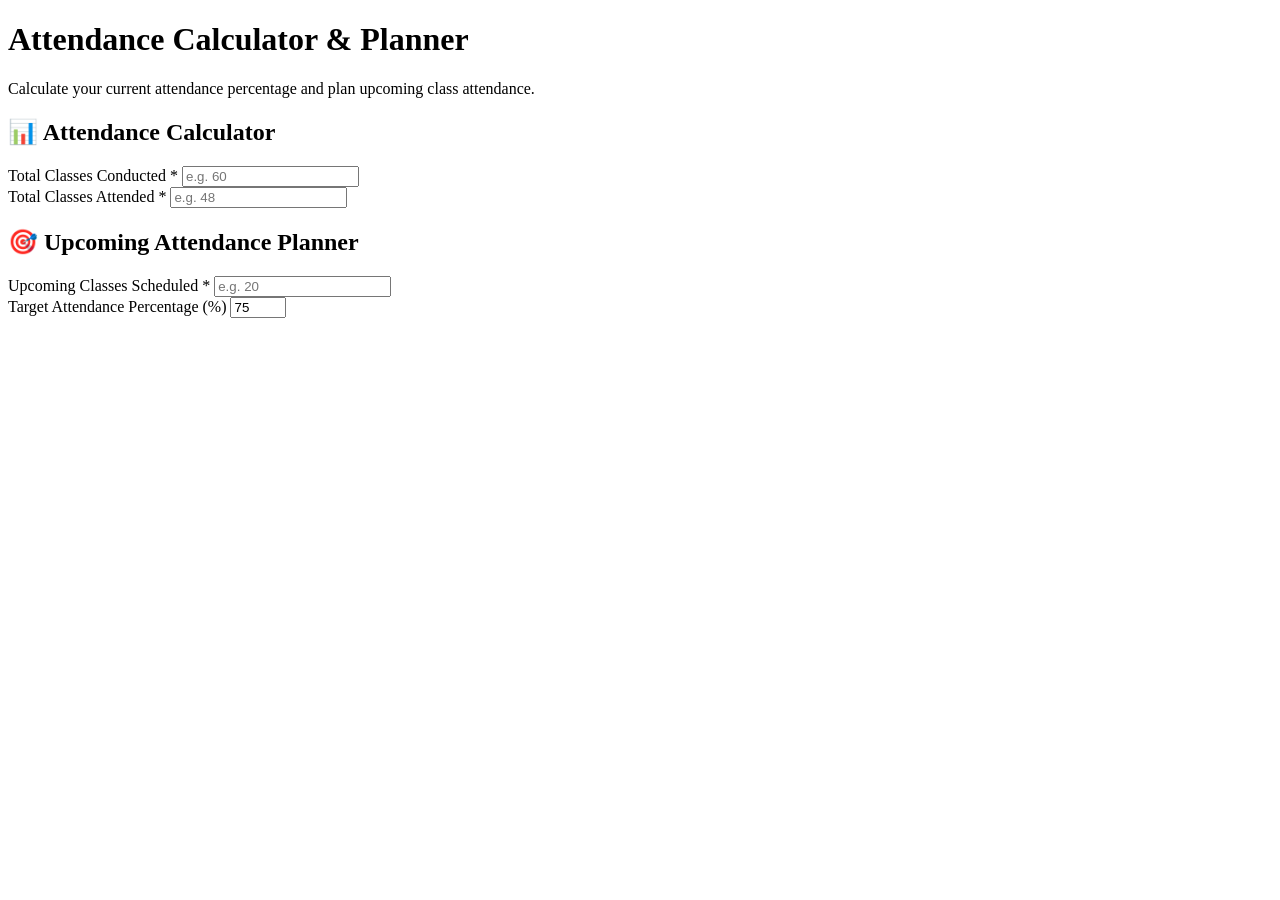
==== attendance.html @ 2e536f28 "Add files via upload" ====
<!DOCTYPE html>
<html lang="en">
<head>
  <meta charset="UTF-8" />
  <meta name="viewport" content="width=device-width, initial-scale=1.0" />
  <title>Attendance Calculator & Planner — AC ADEXA</title>
  <link rel="icon" type="image/svg+xml" href="assets/favicon.svg" />
  <link rel="stylesheet" href="css/style.css" />
  <link rel="stylesheet" href="css/components.css" />
  <link rel="stylesheet" href="css/responsive.css" />
</head>
<body>
  <header class="navbar">
    <div class="app-container navbar-container" id="navbar-container"></div>
  </header>

  <main class="main-content">
    <div class="app-container">
      <div class="mb-4">
        <h1 class="text-2xl font-bold">Attendance Calculator & Planner</h1>
        <p class="text-sm text-muted">Calculate your current attendance percentage and plan upcoming class attendance.</p>
      </div>

      <div class="grid grid-cols-1 md:grid-cols-2 gap-6">
        <!-- Calculator Form -->
        <div>
          <div class="card mb-4">
            <h2 class="card-title mb-3">📊 Attendance Calculator</h2>
            <form id="att-calc-form">
              <div class="form-group">
                <label class="form-label">Total Classes Conducted *</label>
                <input type="number" id="att-conducted" class="form-control" min="1" placeholder="e.g. 60" required />
              </div>
              <div class="form-group">
                <label class="form-label">Total Classes Attended *</label>
                <input type="number" id="att-attended" class="form-control" min="0" placeholder="e.g. 48" required />
              </div>
            </form>
          </div>

          <div id="att-result-container">
            <!-- Dynamic Result Card -->
          </div>
        </div>

        <!-- Attendance Planner Form -->
        <div>
          <div class="card mb-4">
            <h2 class="card-title mb-3">🎯 Upcoming Attendance Planner</h2>
            <form id="att-planner-form">
              <div class="form-group">
                <label class="form-label">Upcoming Classes Scheduled *</label>
                <input type="number" id="planner-upcoming" class="form-control" min="1" placeholder="e.g. 20" required />
              </div>
              <div class="form-group">
                <label class="form-label">Target Attendance Percentage (%)</label>
                <input type="number" id="planner-target" class="form-control" min="50" max="100" value="75" required />
              </div>
            </form>
          </div>

          <div id="planner-result-container">
            <!-- Dynamic Planner Card -->
          </div>
        </div>
      </div>
    </div>
  </main>

  <nav class="mobile-nav-bar" id="mobile-nav-bar"></nav>

  <script src="js/data/regulations.js"></script>
  <script src="js/core/attendance.js"></script>
  <script src="js/features/storage.js"></script>
  <script src="js/components/navbar.js"></script>
  <script src="js/components/regulation-selector.js"></script>
  <script src="js/components/result-card.js"></script>
  <script src="js/components/modal.js"></script>
  <script src="js/components/feedback.js"></script>
  <script src="js/pages/attendance.js"></script>
</body>
</html>
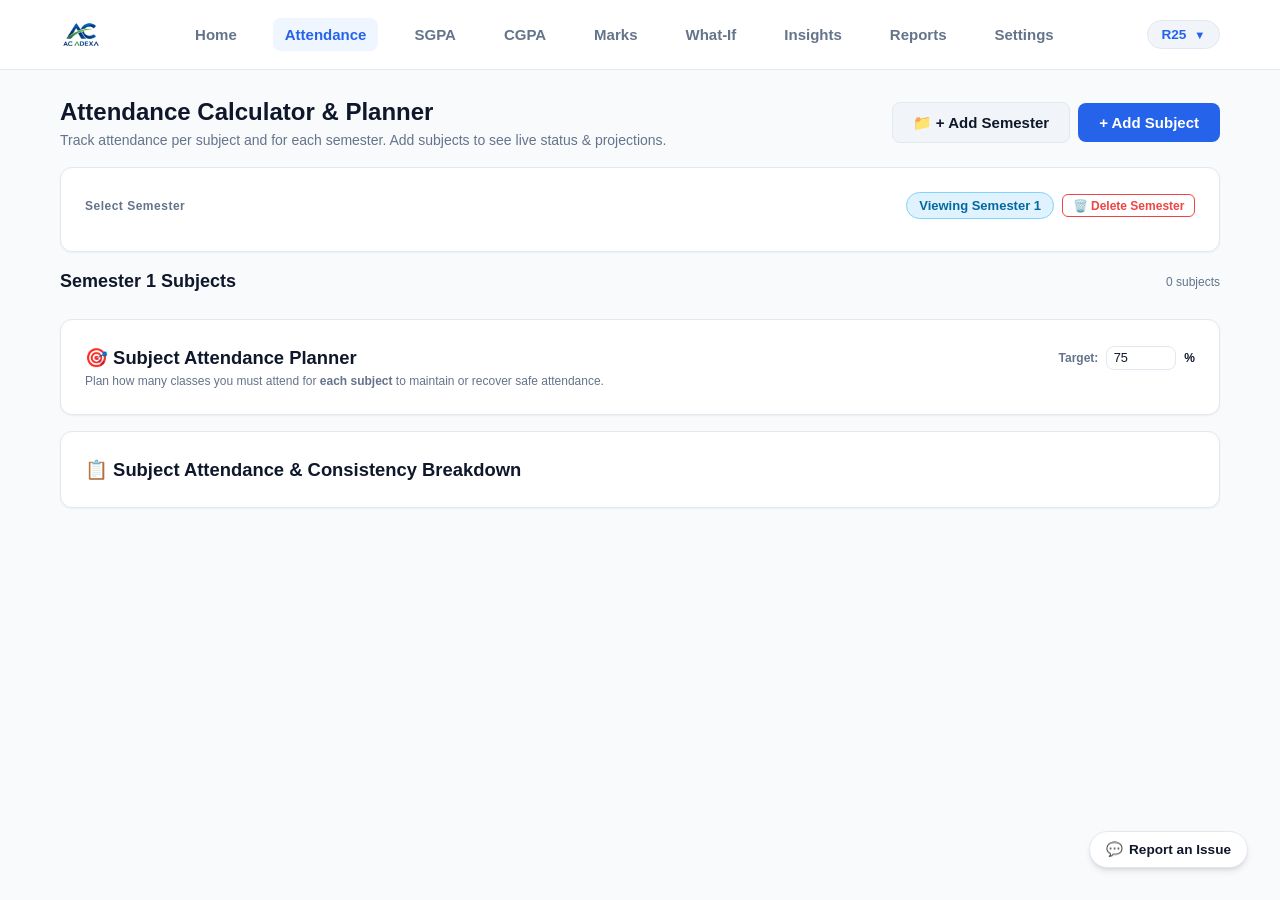
==== commit c7f0681f: "Add files via upload" ====
--- a/attendance.html
+++ b/attendance.html
@@ -16,51 +16,82 @@
 
   <main class="main-content">
     <div class="app-container">
-      <div class="mb-4">
-        <h1 class="text-2xl font-bold">Attendance Calculator & Planner</h1>
-        <p class="text-sm text-muted">Calculate your current attendance percentage and plan upcoming class attendance.</p>
+      <div class="flex justify-between items-center mb-4 flex-wrap gap-3">
+        <div>
+          <h1 class="text-2xl font-bold">Attendance Calculator & Planner</h1>
+          <p class="text-sm text-muted">Track attendance per subject and for each semester. Add subjects to see live status & projections.</p>
+        </div>
+        <div class="flex gap-2 items-center flex-wrap">
+          <button id="add-att-sem-btn" class="btn btn-secondary">
+            📁 + Add Semester
+          </button>
+          <button id="add-subject-btn" class="btn btn-primary">
+            + Add Subject
+          </button>
+        </div>
+      </div>
+
+      <!-- Semester Tabs / Bar -->
+      <div class="card mb-4 p-3 bg-surface">
+        <div class="flex items-center justify-between flex-wrap gap-2 mb-2">
+          <span class="text-xs font-bold uppercase text-muted" style="letter-spacing: 0.5px;">Select Semester</span>
+          <div class="flex items-center gap-2">
+            <span id="att-active-sem-badge" class="status-badge info text-xs">Viewing Semester 1</span>
+            <button id="delete-att-sem-btn" class="btn btn-sm btn-outline" style="color: #ef4444; border-color: #ef4444; padding: 0.2rem 0.6rem; font-size: 0.75rem;" title="Delete this semester's attendance records">
+              🗑️ Delete Semester
+            </button>
+          </div>
+        </div>
+        <div id="att-sem-tabs-bar" class="flex gap-2 flex-wrap items-center">
+          <!-- Dynamic Semester Tabs -->
+        </div>
       </div>
 
       <div class="grid grid-cols-1 md:grid-cols-2 gap-6">
-        <!-- Calculator Form -->
+        <!-- Subjects List & Live Input -->
         <div>
-          <div class="card mb-4">
-            <h2 class="card-title mb-3">📊 Attendance Calculator</h2>
-            <form id="att-calc-form">
-              <div class="form-group">
-                <label class="form-label">Total Classes Conducted *</label>
-                <input type="number" id="att-conducted" class="form-control" min="1" placeholder="e.g. 60" required />
-              </div>
-              <div class="form-group">
-                <label class="form-label">Total Classes Attended *</label>
-                <input type="number" id="att-attended" class="form-control" min="0" placeholder="e.g. 48" required />
-              </div>
-            </form>
+          <div class="flex justify-between items-center mb-3">
+            <h2 id="att-sem-heading" class="text-lg font-bold">Semester 1 Subjects</h2>
+            <span id="att-subject-count-badge" class="text-xs text-muted">0 subjects</span>
           </div>
 
-          <div id="att-result-container">
-            <!-- Dynamic Result Card -->
+          <!-- Critical Subjects Safety Alert Box (Dynamic) -->
+          <div id="critical-alert-container"></div>
+
+          <div id="subject-list-container">
+            <!-- Dynamic Subject Cards -->
           </div>
         </div>
 
-        <!-- Attendance Planner Form -->
+        <!-- Overall Summary, Consistency & Per-Subject Projection Planner -->
         <div>
-          <div class="card mb-4">
-            <h2 class="card-title mb-3">🎯 Upcoming Attendance Planner</h2>
-            <form id="att-planner-form">
-              <div class="form-group">
-                <label class="form-label">Upcoming Classes Scheduled *</label>
-                <input type="number" id="planner-upcoming" class="form-control" min="1" placeholder="e.g. 20" required />
-              </div>
-              <div class="form-group">
-                <label class="form-label">Target Attendance Percentage (%)</label>
-                <input type="number" id="planner-target" class="form-control" min="50" max="100" value="75" required />
-              </div>
-            </form>
+          <!-- Overall Semester Attendance Result & Consistency -->
+          <div id="att-overall-result-container">
+            <!-- Dynamic Overall Hero Card with Consistency -->
           </div>
 
-          <div id="planner-result-container">
-            <!-- Dynamic Planner Card -->
+          <!-- Per-Subject Upcoming Attendance Projection Planner -->
+          <div class="card mb-4" id="subject-planner-card">
+            <div class="flex justify-between items-center mb-3">
+              <h3 class="card-title mb-0">🎯 Subject Attendance Planner</h3>
+              <div class="flex items-center gap-2">
+                <label class="text-xs text-muted font-bold">Target:</label>
+                <input type="number" id="global-target-input" class="form-control" style="width: 70px; padding: 0.2rem 0.4rem; font-size: 0.8rem;" min="50" max="100" value="75" />
+                <span class="text-xs font-bold">%</span>
+              </div>
+            </div>
+            <p class="text-xs text-muted mb-3">Plan how many classes you must attend for <strong>each subject</strong> to maintain or recover safe attendance.</p>
+            <div id="subject-planner-list">
+              <!-- Dynamic per-subject planner cards -->
+            </div>
+          </div>
+
+          <!-- Subject Status Overview Table with Consistency -->
+          <div class="card mb-4" id="subject-overview-card">
+            <h3 class="card-title mb-3">📋 Subject Attendance & Consistency Breakdown</h3>
+            <div id="subject-overview-list">
+              <!-- Summary table -->
+            </div>
           </div>
         </div>
       </div>
@@ -72,6 +103,7 @@
   <script src="js/data/regulations.js"></script>
   <script src="js/core/attendance.js"></script>
   <script src="js/features/storage.js"></script>
+  <script src="js/features/sharing.js"></script>
   <script src="js/components/navbar.js"></script>
   <script src="js/components/regulation-selector.js"></script>
   <script src="js/components/result-card.js"></script>
@@ -80,3 +112,5 @@
   <script src="js/pages/attendance.js"></script>
 </body>
 </html>
+
+
--- a/css/style.css
+++ b/css/style.css
@@ -0,0 +1,198 @@
+/* AC ADEXA - Main Stylesheet */
+:root {
+  /* Brand Palette */
+  --primary-50: #eff6ff;
+  --primary-100: #dbeafe;
+  --primary-500: #3b82f6;
+  --primary-600: #2563eb;
+  --primary-700: #1d4ed8;
+  --primary-800: #1e40af;
+  --primary-900: #1e3a8a;
+
+  --teal-500: #14b8a6;
+  --teal-600: #0d9488;
+
+  --navy-900: #0f172a;
+  --navy-950: #020617;
+
+  /* Status Colors */
+  --status-pass-bg: #dcfce7;
+  --status-pass-text: #15803d;
+  --status-pass-border: #86efac;
+
+  --status-warn-bg: #fef9c3;
+  --status-warn-text: #a16207;
+  --status-warn-border: #fde047;
+
+  --status-fail-bg: #fee2e2;
+  --status-fail-text: #b91c1c;
+  --status-fail-border: #fca5a5;
+
+  --status-info-bg: #e0f2fe;
+  --status-info-text: #0369a1;
+  --status-info-border: #7dd3fc;
+
+  /* Theme Tokens (Light Mode Defaults) */
+  --bg-main: #f8fafc;
+  --bg-surface: #ffffff;
+  --bg-surface-hover: #f1f5f9;
+  --bg-muted: #f1f5f9;
+
+  --text-main: #0f172a;
+  --text-muted: #64748b;
+  --text-subtle: #94a3b8;
+
+  --border-color: #e2e8f0;
+  --border-color-hover: #cbd5e1;
+
+  --shadow-sm: 0 1px 2px 0 rgb(0 0 0 / 0.05);
+  --shadow-md: 0 4px 6px -1px rgb(0 0 0 / 0.1), 0 2px 4px -2px rgb(0 0 0 / 0.1);
+  --shadow-lg: 0 10px 15px -3px rgb(0 0 0 / 0.1), 0 4px 6px -4px rgb(0 0 0 / 0.1);
+
+  --radius-sm: 8px;
+  --radius-md: 12px;
+  --radius-lg: 18px;
+  --radius-full: 9999px;
+
+  --transition-fast: 0.15s ease;
+  --transition-normal: 0.25s ease;
+
+  --font-sans: 'Inter', -apple-system, BlinkMacSystemFont, 'Segoe UI', Roboto, Helvetica, Arial, sans-serif;
+  --font-mono: 'JetBrains Mono', 'Fira Code', Consolas, Monaco, monospace;
+
+  --container-max: 1200px;
+  --nav-height: 70px;
+  --bottom-nav-height: 64px;
+}
+
+/* Dark Theme Overrides */
+[data-theme="dark"] {
+  --bg-main: #0b0f19;
+  --bg-surface: #131b2e;
+  --bg-surface-hover: #1c2742;
+  --bg-muted: #1a2338;
+
+  --text-main: #f8fafc;
+  --text-muted: #94a3b8;
+  --text-subtle: #64748b;
+
+  --border-color: #243049;
+  --border-color-hover: #334466;
+
+  --shadow-sm: 0 1px 2px 0 rgb(0 0 0 / 0.3);
+  --shadow-md: 0 4px 6px -1px rgb(0 0 0 / 0.4);
+  --shadow-lg: 0 10px 15px -3px rgb(0 0 0 / 0.5);
+
+  --status-pass-bg: rgba(22, 101, 52, 0.25);
+  --status-pass-text: #4ade80;
+  --status-pass-border: rgba(34, 197, 94, 0.4);
+
+  --status-warn-bg: rgba(133, 77, 14, 0.25);
+  --status-warn-text: #fde047;
+  --status-warn-border: rgba(234, 179, 8, 0.4);
+
+  --status-fail-bg: rgba(153, 27, 27, 0.25);
+  --status-fail-text: #f87171;
+  --status-fail-border: rgba(239, 68, 68, 0.4);
+
+  --status-info-bg: rgba(12, 74, 110, 0.25);
+  --status-info-text: #38bdf8;
+  --status-info-border: rgba(14, 165, 233, 0.4);
+}
+
+/* Reset & Global Elements */
+*, *::before, *::after {
+  box-sizing: border-box;
+  margin: 0;
+  padding: 0;
+}
+
+html {
+  font-family: var(--font-sans);
+  font-size: 16px;
+  scroll-behavior: smooth;
+  -webkit-text-size-adjust: 100%;
+}
+
+body {
+  background-color: var(--bg-main);
+  color: var(--text-main);
+  line-height: 1.5;
+  min-height: 100vh;
+  display: flex;
+  flex-direction: column;
+  overflow-x: hidden;
+  transition: background-color var(--transition-normal), color var(--transition-normal);
+}
+
+a {
+  color: var(--primary-600);
+  text-decoration: none;
+  transition: color var(--transition-fast);
+}
+
+a:hover {
+  color: var(--primary-700);
+}
+
+button, input, select, textarea {
+  font-family: inherit;
+  font-size: inherit;
+  color: inherit;
+}
+
+/* Utility Layout Classes */
+.app-container {
+  width: 100%;
+  max-width: var(--container-max);
+  margin: 0 auto;
+  padding: 0 1.25rem;
+}
+
+.main-content {
+  flex: 1;
+  padding-top: 1.5rem;
+  padding-bottom: 5rem; /* space for mobile nav */
+}
+
+.grid {
+  display: grid;
+  gap: 1.25rem;
+}
+
+.grid-cols-1 { grid-template-columns: repeat(1, minmax(0, 1fr)); }
+.grid-cols-2 { grid-template-columns: repeat(2, minmax(0, 1fr)); }
+.grid-cols-3 { grid-template-columns: repeat(3, minmax(0, 1fr)); }
+.grid-cols-4 { grid-template-columns: repeat(4, minmax(0, 1fr)); }
+
+.flex { display: flex; }
+.flex-col { flex-direction: column; }
+.items-center { align-items: center; }
+.justify-between { justify-content: space-between; }
+.justify-center { justify-content: center; }
+.gap-1 { gap: 0.25rem; }
+.gap-2 { gap: 0.5rem; }
+.gap-3 { gap: 0.75rem; }
+.gap-4 { gap: 1rem; }
+.gap-6 { gap: 1.5rem; }
+
+.mt-2 { margin-top: 0.5rem; }
+.mt-4 { margin-top: 1rem; }
+.mt-6 { margin-top: 1.5rem; }
+.mb-2 { margin-bottom: 0.5rem; }
+.mb-4 { margin-bottom: 1rem; }
+.mb-6 { margin-bottom: 1.5rem; }
+
+.text-center { text-align: center; }
+.text-right { text-align: right; }
+.font-semibold { font-weight: 600; }
+.font-bold { font-weight: 700; }
+.font-mono { font-family: var(--font-mono); }
+
+.text-muted { color: var(--text-muted); }
+.text-sm { font-size: 0.875rem; }
+.text-xs { font-size: 0.75rem; }
+.text-lg { font-size: 1.125rem; }
+.text-xl { font-size: 1.25rem; font-weight: 600; }
+.text-2xl { font-size: 1.5rem; font-weight: 700; }
+.text-3xl { font-size: 1.875rem; font-weight: 800; }
--- a/css/components.css
+++ b/css/components.css
@@ -0,0 +1,498 @@
+/* AC ADEXA - Component Styles */
+
+/* Modern Card SaaS style */
+.card {
+  background-color: var(--bg-surface);
+  border: 1px solid var(--border-color);
+  border-radius: var(--radius-md);
+  padding: 1.5rem;
+  box-shadow: var(--shadow-sm);
+  transition: transform var(--transition-fast), border-color var(--transition-fast), box-shadow var(--transition-fast);
+}
+
+.card:hover {
+  border-color: var(--border-color-hover);
+}
+
+.card-header {
+  display: flex;
+  align-items: center;
+  justify-content: space-between;
+  margin-bottom: 1rem;
+  padding-bottom: 0.75rem;
+  border-bottom: 1px solid var(--border-color);
+}
+
+.card-title {
+  font-size: 1.15rem;
+  font-weight: 700;
+  color: var(--text-main);
+  display: flex;
+  align-items: center;
+  gap: 0.5rem;
+}
+
+/* Status Badges - Always Icon + Color + Text */
+.status-badge {
+  display: inline-flex;
+  align-items: center;
+  gap: 0.4rem;
+  padding: 0.3rem 0.75rem;
+  border-radius: var(--radius-full);
+  font-size: 0.8125rem;
+  font-weight: 600;
+  border: 1px solid transparent;
+  line-height: 1.2;
+}
+
+.status-badge.pass {
+  background-color: var(--status-pass-bg);
+  color: var(--status-pass-text);
+  border-color: var(--status-pass-border);
+}
+
+.status-badge.warning {
+  background-color: var(--status-warn-bg);
+  color: var(--status-warn-text);
+  border-color: var(--status-warn-border);
+}
+
+.status-badge.fail {
+  background-color: var(--status-fail-bg);
+  color: var(--status-fail-text);
+  border-color: var(--status-fail-border);
+}
+
+.status-badge.info {
+  background-color: var(--status-info-bg);
+  color: var(--status-info-text);
+  border-color: var(--status-info-border);
+}
+
+/* Buttons */
+.btn {
+  display: inline-flex;
+  align-items: center;
+  justify-content: center;
+  gap: 0.5rem;
+  padding: 0.65rem 1.25rem;
+  border-radius: var(--radius-sm);
+  font-size: 0.9375rem;
+  font-weight: 600;
+  cursor: pointer;
+  border: 1px solid transparent;
+  transition: all var(--transition-fast);
+  text-decoration: none;
+  white-space: nowrap;
+}
+
+.btn-primary {
+  background-color: var(--primary-600);
+  color: #ffffff;
+}
+
+.btn-primary:hover {
+  background-color: var(--primary-700);
+  color: #ffffff;
+  box-shadow: var(--shadow-sm);
+}
+
+.btn-secondary {
+  background-color: var(--bg-muted);
+  color: var(--text-main);
+  border-color: var(--border-color);
+}
+
+.btn-secondary:hover {
+  background-color: var(--bg-surface-hover);
+  border-color: var(--border-color-hover);
+}
+
+.btn-outline {
+  background-color: transparent;
+  color: var(--primary-600);
+  border-color: var(--primary-600);
+}
+
+.btn-outline:hover {
+  background-color: var(--primary-50);
+}
+
+.btn-danger {
+  background-color: #ef4444;
+  color: #ffffff;
+}
+
+.btn-danger:hover {
+  background-color: #dc2626;
+}
+
+.btn-sm {
+  padding: 0.4rem 0.85rem;
+  font-size: 0.8125rem;
+  border-radius: 6px;
+}
+
+.btn-lg {
+  padding: 0.85rem 1.75rem;
+  font-size: 1.05rem;
+  border-radius: var(--radius-md);
+}
+
+.btn-block {
+  width: 100%;
+}
+
+/* Form Controls */
+.form-group {
+  display: flex;
+  flex-direction: column;
+  gap: 0.4rem;
+  margin-bottom: 1rem;
+}
+
+.form-label {
+  font-size: 0.875rem;
+  font-weight: 600;
+  color: var(--text-main);
+  display: flex;
+  justify-content: space-between;
+  align-items: center;
+}
+
+.form-control {
+  width: 100%;
+  padding: 0.65rem 0.85rem;
+  border-radius: var(--radius-sm);
+  border: 1px solid var(--border-color);
+  background-color: var(--bg-surface);
+  color: var(--text-main);
+  outline: none;
+  transition: border-color var(--transition-fast), box-shadow var(--transition-fast);
+}
+
+.form-control:focus {
+  border-color: var(--primary-600);
+  box-shadow: 0 0 0 3px rgba(37, 99, 235, 0.15);
+}
+
+.form-hint {
+  font-size: 0.775rem;
+  color: var(--text-muted);
+}
+
+/* Navigation Header */
+.navbar {
+  height: var(--nav-height);
+  background-color: var(--bg-surface);
+  border-bottom: 1px solid var(--border-color);
+  position: sticky;
+  top: 0;
+  z-index: 100;
+  display: flex;
+  align-items: center;
+}
+
+.navbar-container {
+  display: flex;
+  align-items: center;
+  justify-content: space-between;
+  width: 100%;
+}
+
+.brand-link {
+  display: flex;
+  align-items: center;
+  gap: 0.75rem;
+  font-weight: 800;
+  font-size: 1.25rem;
+  color: var(--text-main);
+  text-decoration: none;
+}
+
+.brand-link img {
+  height: 36px;
+}
+
+.nav-links {
+  display: flex;
+  align-items: center;
+  gap: 1.5rem;
+  list-style: none;
+}
+
+.nav-link {
+  font-size: 0.9375rem;
+  font-weight: 600;
+  color: var(--text-muted);
+  padding: 0.5rem 0.75rem;
+  border-radius: var(--radius-sm);
+  transition: color var(--transition-fast), background-color var(--transition-fast);
+}
+
+.nav-link:hover, .nav-link.active {
+  color: var(--primary-600);
+  background-color: var(--primary-50);
+}
+
+[data-theme="dark"] .nav-link:hover,
+[data-theme="dark"] .nav-link.active {
+  background-color: var(--bg-muted);
+  color: var(--primary-500);
+}
+
+/* Regulation Selector Pill */
+.reg-selector-pill {
+  display: inline-flex;
+  align-items: center;
+  gap: 0.5rem;
+  background-color: var(--bg-muted);
+  border: 1px solid var(--border-color);
+  padding: 0.35rem 0.85rem;
+  border-radius: var(--radius-full);
+  font-size: 0.85rem;
+  font-weight: 700;
+  cursor: pointer;
+  color: var(--primary-600);
+}
+
+.reg-selector-pill:hover {
+  border-color: var(--primary-600);
+}
+
+/* Semester Tabs */
+.sem-tab-btn {
+  display: inline-flex;
+  align-items: center;
+  gap: 0.5rem;
+  padding: 0.45rem 0.9rem;
+  border-radius: var(--radius-full);
+  font-size: 0.825rem;
+  font-weight: 600;
+  border: 1px solid var(--border-color);
+  background-color: var(--bg-muted);
+  color: var(--text-muted);
+  cursor: pointer;
+  transition: all var(--transition-fast);
+}
+
+.sem-tab-btn:hover {
+  background-color: var(--bg-surface-hover);
+  color: var(--text-main);
+  border-color: var(--border-color-hover);
+}
+
+.sem-tab-btn.active {
+  background-color: var(--primary-600);
+  color: #ffffff;
+  border-color: var(--primary-600);
+  box-shadow: var(--shadow-sm);
+}
+
+.sem-tab-btn .sem-tab-sgpa {
+  font-size: 0.725rem;
+  padding: 0.1rem 0.45rem;
+  border-radius: var(--radius-full);
+  background-color: rgba(255, 255, 255, 0.25);
+  font-weight: 700;
+}
+
+.sem-tab-btn:not(.active) .sem-tab-sgpa {
+  background-color: var(--bg-surface);
+  color: var(--text-main);
+  border: 1px solid var(--border-color);
+}
+
+/* Transparent Math Explanation Accordion */
+.calc-explanation {
+  margin-top: 1.25rem;
+  border-top: 1px dashed var(--border-color);
+  padding-top: 1rem;
+}
+
+.calc-toggle {
+  background: none;
+  border: none;
+  color: var(--primary-600);
+  font-size: 0.85rem;
+  font-weight: 600;
+  cursor: pointer;
+  display: flex;
+  align-items: center;
+  gap: 0.35rem;
+  padding: 0;
+}
+
+.calc-toggle:hover {
+  text-decoration: underline;
+}
+
+.calc-details {
+  display: none;
+  margin-top: 0.75rem;
+  background-color: var(--bg-muted);
+  padding: 1rem;
+  border-radius: var(--radius-sm);
+  font-family: var(--font-mono);
+  font-size: 0.825rem;
+  color: var(--text-main);
+  white-space: pre-wrap;
+  word-break: break-word;
+}
+
+.calc-details.open {
+  display: block;
+}
+
+/* Modal Window */
+.modal-backdrop {
+  position: fixed;
+  top: 0;
+  left: 0;
+  right: 0;
+  bottom: 0;
+  background-color: rgba(15, 23, 42, 0.6);
+  backdrop-filter: blur(4px);
+  display: flex;
+  align-items: center;
+  justify-content: center;
+  z-index: 1000;
+  opacity: 0;
+  pointer-events: none;
+  transition: opacity var(--transition-fast);
+}
+
+.modal-backdrop.active {
+  opacity: 1;
+  pointer-events: auto;
+}
+
+.modal {
+  background-color: var(--bg-surface);
+  border: 1px solid var(--border-color);
+  border-radius: var(--radius-md);
+  width: 90%;
+  max-width: 520px;
+  max-height: 90vh;
+  overflow-y: auto;
+  padding: 1.75rem;
+  box-shadow: var(--shadow-lg);
+  transform: translateY(20px);
+  transition: transform var(--transition-fast);
+}
+
+.modal-backdrop.active .modal {
+  transform: translateY(0);
+}
+
+.modal-header {
+  display: flex;
+  justify-content: space-between;
+  align-items: center;
+  margin-bottom: 1.25rem;
+}
+
+.modal-title {
+  font-size: 1.2rem;
+  font-weight: 700;
+}
+
+.modal-close {
+  background: none;
+  border: none;
+  font-size: 1.5rem;
+  cursor: pointer;
+  color: var(--text-muted);
+}
+
+.modal-footer {
+  display: flex;
+  justify-content: flex-end;
+  gap: 0.75rem;
+  margin-top: 1.5rem;
+}
+
+/* Floating Report Issue FAB */
+.fab-issue {
+  position: fixed;
+  bottom: 5.5rem;
+  right: 1.25rem;
+  z-index: 90;
+  background-color: var(--bg-surface);
+  color: var(--text-main);
+  border: 1px solid var(--border-color);
+  border-radius: var(--radius-full);
+  padding: 0.6rem 1rem;
+  font-size: 0.85rem;
+  font-weight: 600;
+  box-shadow: var(--shadow-md);
+  cursor: pointer;
+  display: flex;
+  align-items: center;
+  gap: 0.4rem;
+  transition: all var(--transition-fast);
+}
+
+.fab-issue:hover {
+  transform: translateY(-2px);
+  border-color: var(--primary-600);
+}
+
+/* Result Hero Cards */
+.result-hero {
+  text-align: center;
+  padding: 2rem 1.5rem;
+  background: linear-gradient(135deg, var(--bg-surface) 0%, var(--bg-muted) 100%);
+  border: 1px solid var(--border-color);
+  border-radius: var(--radius-md);
+  margin-bottom: 1.5rem;
+}
+
+.result-hero-value {
+  font-size: 3.5rem;
+  font-weight: 900;
+  line-height: 1;
+  color: var(--primary-600);
+  margin: 0.5rem 0;
+}
+
+.result-hero-label {
+  font-size: 0.9rem;
+  font-weight: 700;
+  text-transform: uppercase;
+  letter-spacing: 1px;
+  color: var(--text-muted);
+}
+
+/* Quick Action Tiles */
+.action-card {
+  display: flex;
+  flex-direction: column;
+  justify-content: space-between;
+  padding: 1.25rem;
+  border-radius: var(--radius-md);
+  border: 1px solid var(--border-color);
+  background-color: var(--bg-surface);
+  text-decoration: none;
+  color: var(--text-main);
+  transition: all var(--transition-fast);
+}
+
+.action-card:hover {
+  transform: translateY(-3px);
+  border-color: var(--primary-600);
+  box-shadow: var(--shadow-md);
+}
+
+.action-icon {
+  width: 44px;
+  height: 44px;
+  border-radius: var(--radius-sm);
+  background-color: var(--primary-50);
+  color: var(--primary-600);
+  display: flex;
+  align-items: center;
+  justify-content: center;
+  font-size: 1.4rem;
+  margin-bottom: 0.75rem;
+}
--- a/css/responsive.css
+++ b/css/responsive.css
@@ -0,0 +1,79 @@
+/* AC ADEXA - Responsive & Mobile-First Overrides */
+
+/* Desktop / Tablet Navigation */
+.mobile-nav-bar {
+  display: none;
+}
+
+/* Mobile Sticky Bottom Bar (< 768px) */
+@media (max-width: 768px) {
+  .nav-links {
+    display: none; /* Hide top menu items on mobile */
+  }
+
+  .main-content {
+    padding-bottom: 5.5rem;
+  }
+
+  .grid-cols-2, .grid-cols-3, .grid-cols-4 {
+    grid-template-columns: 1fr;
+  }
+
+  /* Sticky Mobile Bottom Navigation */
+  .mobile-nav-bar {
+    display: flex;
+    position: fixed;
+    bottom: 0;
+    left: 0;
+    right: 0;
+    height: var(--bottom-nav-height);
+    background-color: var(--bg-surface);
+    border-top: 1px solid var(--border-color);
+    z-index: 99;
+    justify-content: space-around;
+    align-items: center;
+    box-shadow: 0 -2px 10px rgba(0, 0, 0, 0.05);
+  }
+
+  .mobile-nav-item {
+    display: flex;
+    flex-direction: column;
+    align-items: center;
+    justify-content: center;
+    color: var(--text-muted);
+    font-size: 0.75rem;
+    font-weight: 600;
+    text-decoration: none;
+    gap: 0.2rem;
+    width: 25%;
+    height: 100%;
+    transition: color var(--transition-fast);
+  }
+
+  .mobile-nav-item svg {
+    width: 22px;
+    height: 22px;
+  }
+
+  .mobile-nav-item.active {
+    color: var(--primary-600);
+  }
+
+  .fab-issue {
+    bottom: 5rem;
+    right: 1rem;
+    padding: 0.5rem 0.85rem;
+    font-size: 0.8rem;
+  }
+
+  .result-hero-value {
+    font-size: 2.75rem;
+  }
+}
+
+@media (min-width: 769px) {
+  .fab-issue {
+    bottom: 2rem;
+    right: 2rem;
+  }
+}
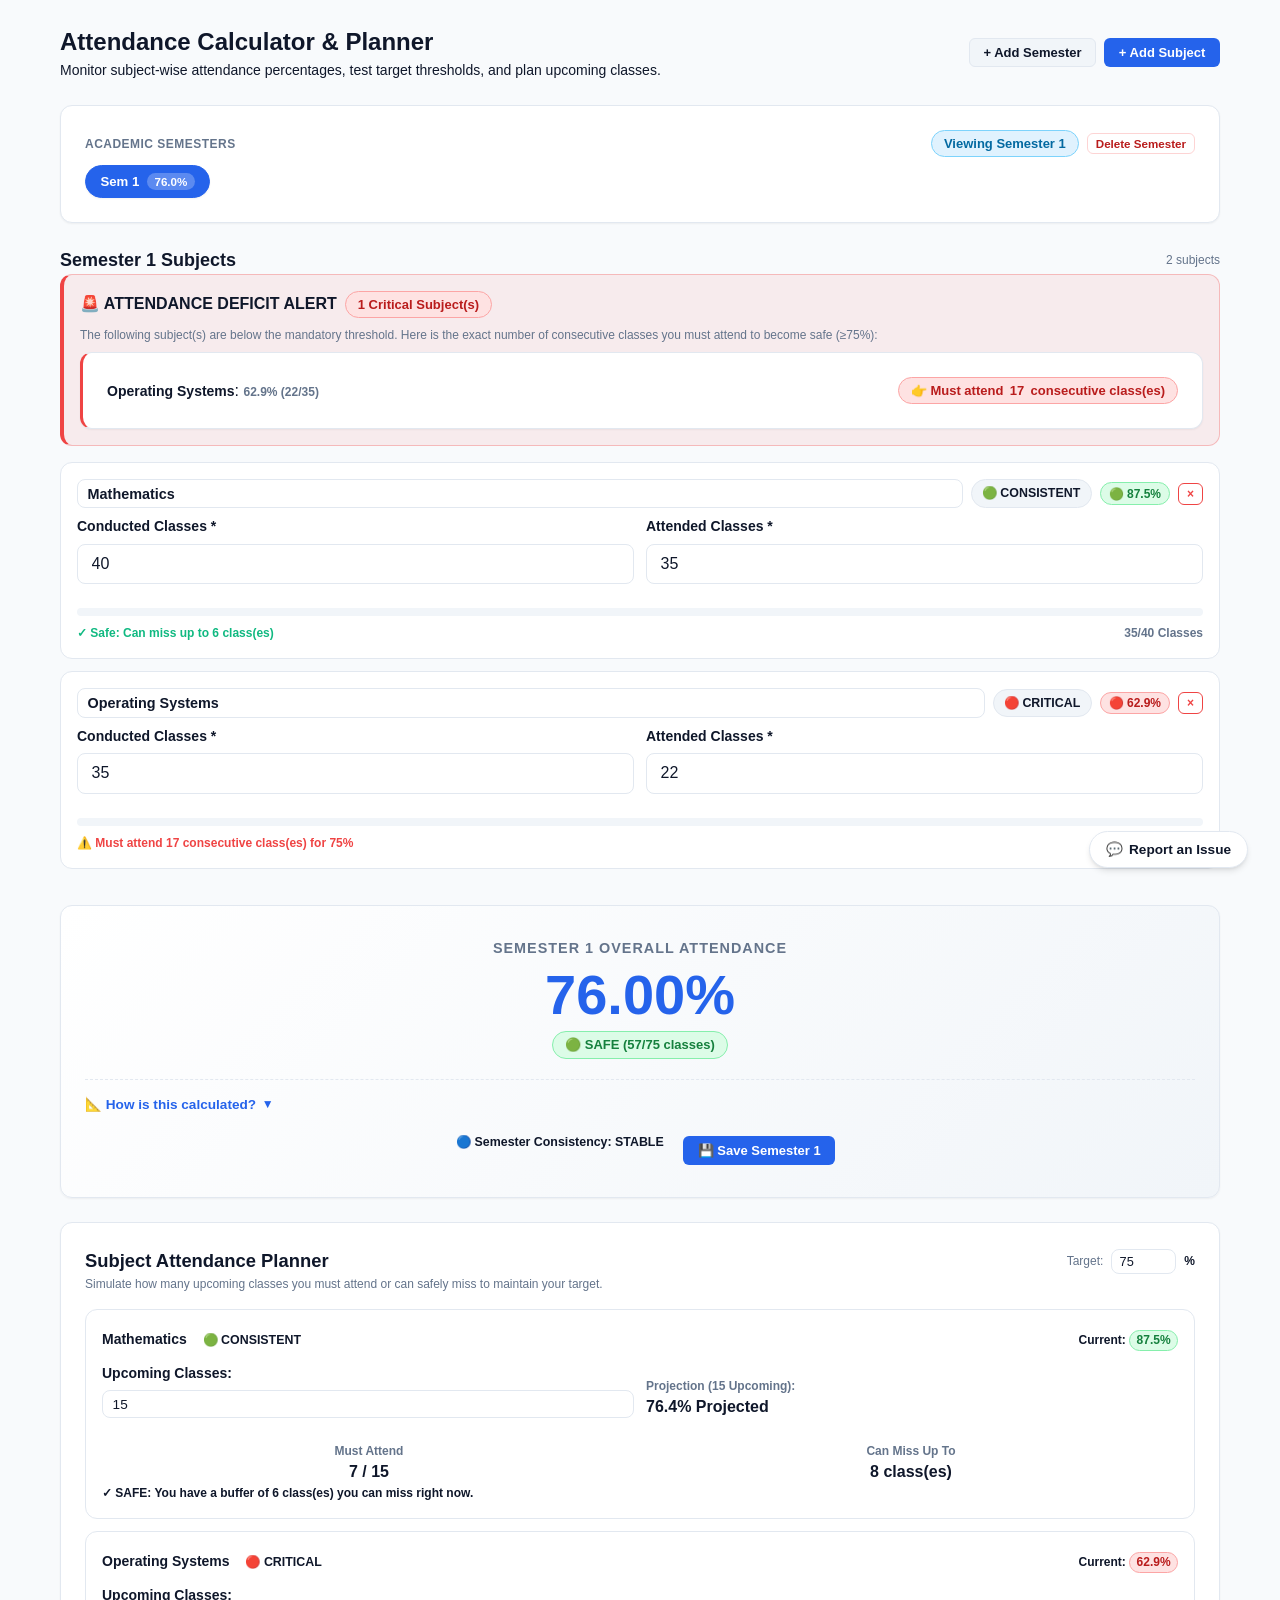
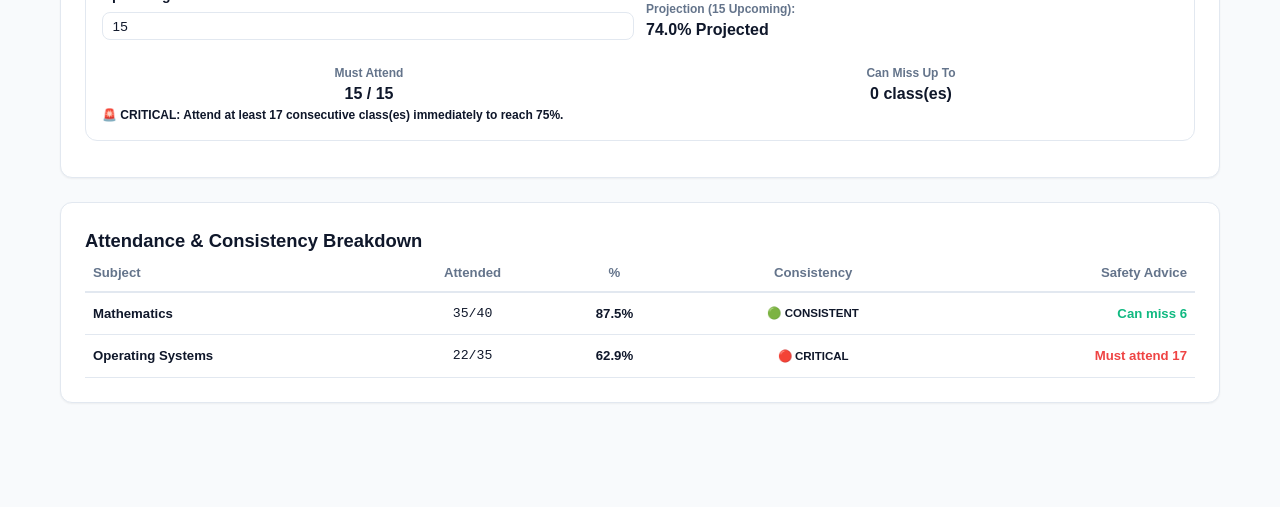
==== commit a3708ecd: "Add files via upload" ====
--- a/attendance.html
+++ b/attendance.html
@@ -3,103 +3,120 @@
 <head>
   <meta charset="UTF-8" />
   <meta name="viewport" content="width=device-width, initial-scale=1.0" />
-  <title>Attendance Calculator & Planner — AC ADEXA</title>
+  <title>Attendance Calculator & Planner — Acadexa</title>
+  <meta name="description" content="Calculate current attendance percentages, track subject consistency, and simulate future class planning under academic regulations." />
   <link rel="icon" type="image/svg+xml" href="assets/favicon.svg" />
   <link rel="stylesheet" href="css/style.css" />
   <link rel="stylesheet" href="css/components.css" />
   <link rel="stylesheet" href="css/responsive.css" />
 </head>
 <body>
-  <header class="navbar">
-    <div class="app-container navbar-container" id="navbar-container"></div>
-  </header>
+  <div class="app-shell">
+    <!-- Stable Sidebar Shell -->
+    <div id="sidebar-container"></div>
 
-  <main class="main-content">
-    <div class="app-container">
-      <div class="flex justify-between items-center mb-4 flex-wrap gap-3">
-        <div>
-          <h1 class="text-2xl font-bold">Attendance Calculator & Planner</h1>
-          <p class="text-sm text-muted">Track attendance per subject and for each semester. Add subjects to see live status & projections.</p>
-        </div>
-        <div class="flex gap-2 items-center flex-wrap">
-          <button id="add-att-sem-btn" class="btn btn-secondary">
-            📁 + Add Semester
-          </button>
-          <button id="add-subject-btn" class="btn btn-primary">
-            + Add Subject
-          </button>
-        </div>
-      </div>
+    <div class="app-main-wrapper">
+      <!-- Compact Topbar -->
+      <div id="topbar-container"></div>
 
-      <!-- Semester Tabs / Bar -->
-      <div class="card mb-4 p-3 bg-surface">
-        <div class="flex items-center justify-between flex-wrap gap-2 mb-2">
-          <span class="text-xs font-bold uppercase text-muted" style="letter-spacing: 0.5px;">Select Semester</span>
-          <div class="flex items-center gap-2">
-            <span id="att-active-sem-badge" class="status-badge info text-xs">Viewing Semester 1</span>
-            <button id="delete-att-sem-btn" class="btn btn-sm btn-outline" style="color: #ef4444; border-color: #ef4444; padding: 0.2rem 0.6rem; font-size: 0.75rem;" title="Delete this semester's attendance records">
-              🗑️ Delete Semester
-            </button>
-          </div>
-        </div>
-        <div id="att-sem-tabs-bar" class="flex gap-2 flex-wrap items-center">
-          <!-- Dynamic Semester Tabs -->
-        </div>
-      </div>
+      <!-- Main Content -->
+      <main class="main-content">
+        <div class="app-container">
 
-      <div class="grid grid-cols-1 md:grid-cols-2 gap-6">
-        <!-- Subjects List & Live Input -->
-        <div>
-          <div class="flex justify-between items-center mb-3">
-            <h2 id="att-sem-heading" class="text-lg font-bold">Semester 1 Subjects</h2>
-            <span id="att-subject-count-badge" class="text-xs text-muted">0 subjects</span>
-          </div>
-
-          <!-- Critical Subjects Safety Alert Box (Dynamic) -->
-          <div id="critical-alert-container"></div>
-
-          <div id="subject-list-container">
-            <!-- Dynamic Subject Cards -->
-          </div>
-        </div>
-
-        <!-- Overall Summary, Consistency & Per-Subject Projection Planner -->
-        <div>
-          <!-- Overall Semester Attendance Result & Consistency -->
-          <div id="att-overall-result-container">
-            <!-- Dynamic Overall Hero Card with Consistency -->
-          </div>
-
-          <!-- Per-Subject Upcoming Attendance Projection Planner -->
-          <div class="card mb-4" id="subject-planner-card">
-            <div class="flex justify-between items-center mb-3">
-              <h3 class="card-title mb-0">🎯 Subject Attendance Planner</h3>
-              <div class="flex items-center gap-2">
-                <label class="text-xs text-muted font-bold">Target:</label>
-                <input type="number" id="global-target-input" class="form-control" style="width: 70px; padding: 0.2rem 0.4rem; font-size: 0.8rem;" min="50" max="100" value="75" />
-                <span class="text-xs font-bold">%</span>
-              </div>
+          <!-- Section A: Page Header with clear purpose -->
+          <div class="flex justify-between items-start mb-6 flex-wrap gap-4">
+            <div>
+              <h1 class="text-2xl font-bold mb-1">Attendance Calculator & Planner</h1>
+              <p class="text-sm text-secondary">Monitor subject-wise attendance percentages, test target thresholds, and plan upcoming classes.</p>
             </div>
-            <p class="text-xs text-muted mb-3">Plan how many classes you must attend for <strong>each subject</strong> to maintain or recover safe attendance.</p>
-            <div id="subject-planner-list">
-              <!-- Dynamic per-subject planner cards -->
+            <div class="flex gap-2 items-center flex-wrap">
+              <button id="add-att-sem-btn" class="btn btn-secondary btn-sm">
+                + Add Semester
+              </button>
+              <button id="add-subject-btn" class="btn btn-primary btn-sm">
+                + Add Subject
+              </button>
             </div>
           </div>
 
-          <!-- Subject Status Overview Table with Consistency -->
-          <div class="card mb-4" id="subject-overview-card">
-            <h3 class="card-title mb-3">📋 Subject Attendance & Consistency Breakdown</h3>
-            <div id="subject-overview-list">
-              <!-- Summary table -->
+          <!-- Semester Switcher Bar -->
+          <div class="card mb-6 p-3">
+            <div class="flex items-center justify-between flex-wrap gap-2 mb-2">
+              <span class="text-xs font-semibold text-muted" style="letter-spacing: 0.04em;">ACADEMIC SEMESTERS</span>
+              <div class="flex items-center gap-2">
+                <span id="att-active-sem-badge" class="status-badge info text-xs">Viewing Semester 1</span>
+                <button id="delete-att-sem-btn" class="btn btn-sm btn-outline" style="color: var(--status-fail-text); border-color: rgba(248, 113, 113, 0.3); padding: 0.2rem 0.5rem; font-size: 0.725rem;" title="Delete this semester's attendance records">
+                  Delete Semester
+                </button>
+              </div>
+            </div>
+            <div id="att-sem-tabs-bar" class="flex gap-2 flex-wrap items-center">
+              <!-- Dynamic Semester Tabs -->
             </div>
           </div>
+
+          <!-- Main Grid -->
+          <div class="grid grid-cols-1 md:grid-cols-2 gap-6">
+
+            <!-- Left Column: Subject Records & Live Calculator Form -->
+            <div>
+              <div class="flex justify-between items-center mb-3">
+                <h2 id="att-sem-heading" class="text-lg font-semibold">Semester 1 Subjects</h2>
+                <span id="att-subject-count-badge" class="text-xs text-muted tabular-nums">0 subjects</span>
+              </div>
+
+              <!-- Critical Alert Box (Dynamic) -->
+              <div id="critical-alert-container"></div>
+
+              <!-- Dynamic Subject Input Rows -->
+              <div id="subject-list-container">
+                <!-- Subject rows populated by attendance.js -->
+              </div>
+            </div>
+
+            <!-- Right Column: Summary Panels & Upcoming Planner -->
+            <div>
+              <!-- Section B & E: Summary Result Hero & Consistency -->
+              <div id="att-overall-result-container">
+                <!-- Dynamic Summary Container -->
+              </div>
+
+              <!-- Section D: Distinct Planning Section for Upcoming Classes -->
+              <div class="card mb-6" id="subject-planner-card">
+                <div class="flex justify-between items-center mb-3">
+                  <h3 class="card-title">Subject Attendance Planner</h3>
+                  <div class="flex items-center gap-2">
+                    <label for="global-target-input" class="text-xs text-muted font-medium">Target:</label>
+                    <input type="number" id="global-target-input" class="form-control" style="width: 65px; padding: 0.25rem 0.45rem; font-size: 0.8rem;" min="50" max="100" value="75" />
+                    <span class="text-xs font-semibold text-secondary">%</span>
+                  </div>
+                </div>
+                <p class="text-xs text-muted mb-4">Simulate how many upcoming classes you must attend or can safely miss to maintain your target.</p>
+                <div id="subject-planner-list">
+                  <!-- Dynamic per-subject planner cards -->
+                </div>
+              </div>
+
+              <!-- Breakdown Table -->
+              <div class="card mb-6" id="subject-overview-card">
+                <h3 class="card-title mb-3">Attendance & Consistency Breakdown</h3>
+                <div id="subject-overview-list">
+                  <!-- Dynamic Breakdown Table -->
+                </div>
+              </div>
+            </div>
+
+          </div>
+
         </div>
-      </div>
+      </main>
     </div>
-  </main>
+  </div>
 
+  <!-- Mobile Sticky Bottom Navigation -->
   <nav class="mobile-nav-bar" id="mobile-nav-bar"></nav>
 
+  <!-- Scripts -->
   <script src="js/data/regulations.js"></script>
   <script src="js/core/attendance.js"></script>
   <script src="js/features/storage.js"></script>
@@ -112,5 +129,3 @@
   <script src="js/pages/attendance.js"></script>
 </body>
 </html>
-
-
--- a/css/components.css
+++ b/css/components.css
@@ -496,3 +496,63 @@
   font-size: 1.4rem;
   margin-bottom: 0.75rem;
 }
+
+/* Attendance Subject Row & Progress */
+.att-subject-row {
+  background-color: var(--bg-surface);
+  border: 1px solid var(--border-color);
+  border-radius: var(--radius-md);
+  padding: 1rem;
+  margin-bottom: 0.75rem;
+  transition: all var(--transition-fast);
+}
+
+.att-subject-row:hover {
+  border-color: var(--border-color-hover);
+  box-shadow: var(--shadow-sm);
+}
+
+.att-progress-track {
+  width: 100%;
+  height: 8px;
+  background-color: var(--bg-muted);
+  border-radius: var(--radius-full);
+  overflow: hidden;
+  margin-top: 0.5rem;
+}
+
+.att-progress-bar {
+  height: 100%;
+  border-radius: var(--radius-full);
+  transition: width 0.3s ease;
+}
+
+/* Consistency Meter & Badges */
+.consistency-badge {
+  display: inline-flex;
+  align-items: center;
+  gap: 0.35rem;
+  padding: 0.25rem 0.65rem;
+  border-radius: var(--radius-full);
+  font-size: 0.775rem;
+  font-weight: 700;
+  border: 1px solid transparent;
+}
+
+.critical-alert-card {
+  background-color: rgba(239, 68, 68, 0.08);
+  border: 1px solid rgba(239, 68, 68, 0.3);
+  border-left: 4px solid #ef4444;
+  border-radius: var(--radius-md);
+  padding: 1rem;
+  margin-bottom: 1rem;
+}
+
+.plan-subject-card {
+  background-color: var(--bg-surface);
+  border: 1px solid var(--border-color);
+  border-radius: var(--radius-md);
+  padding: 1rem;
+  margin-bottom: 0.75rem;
+}
+
